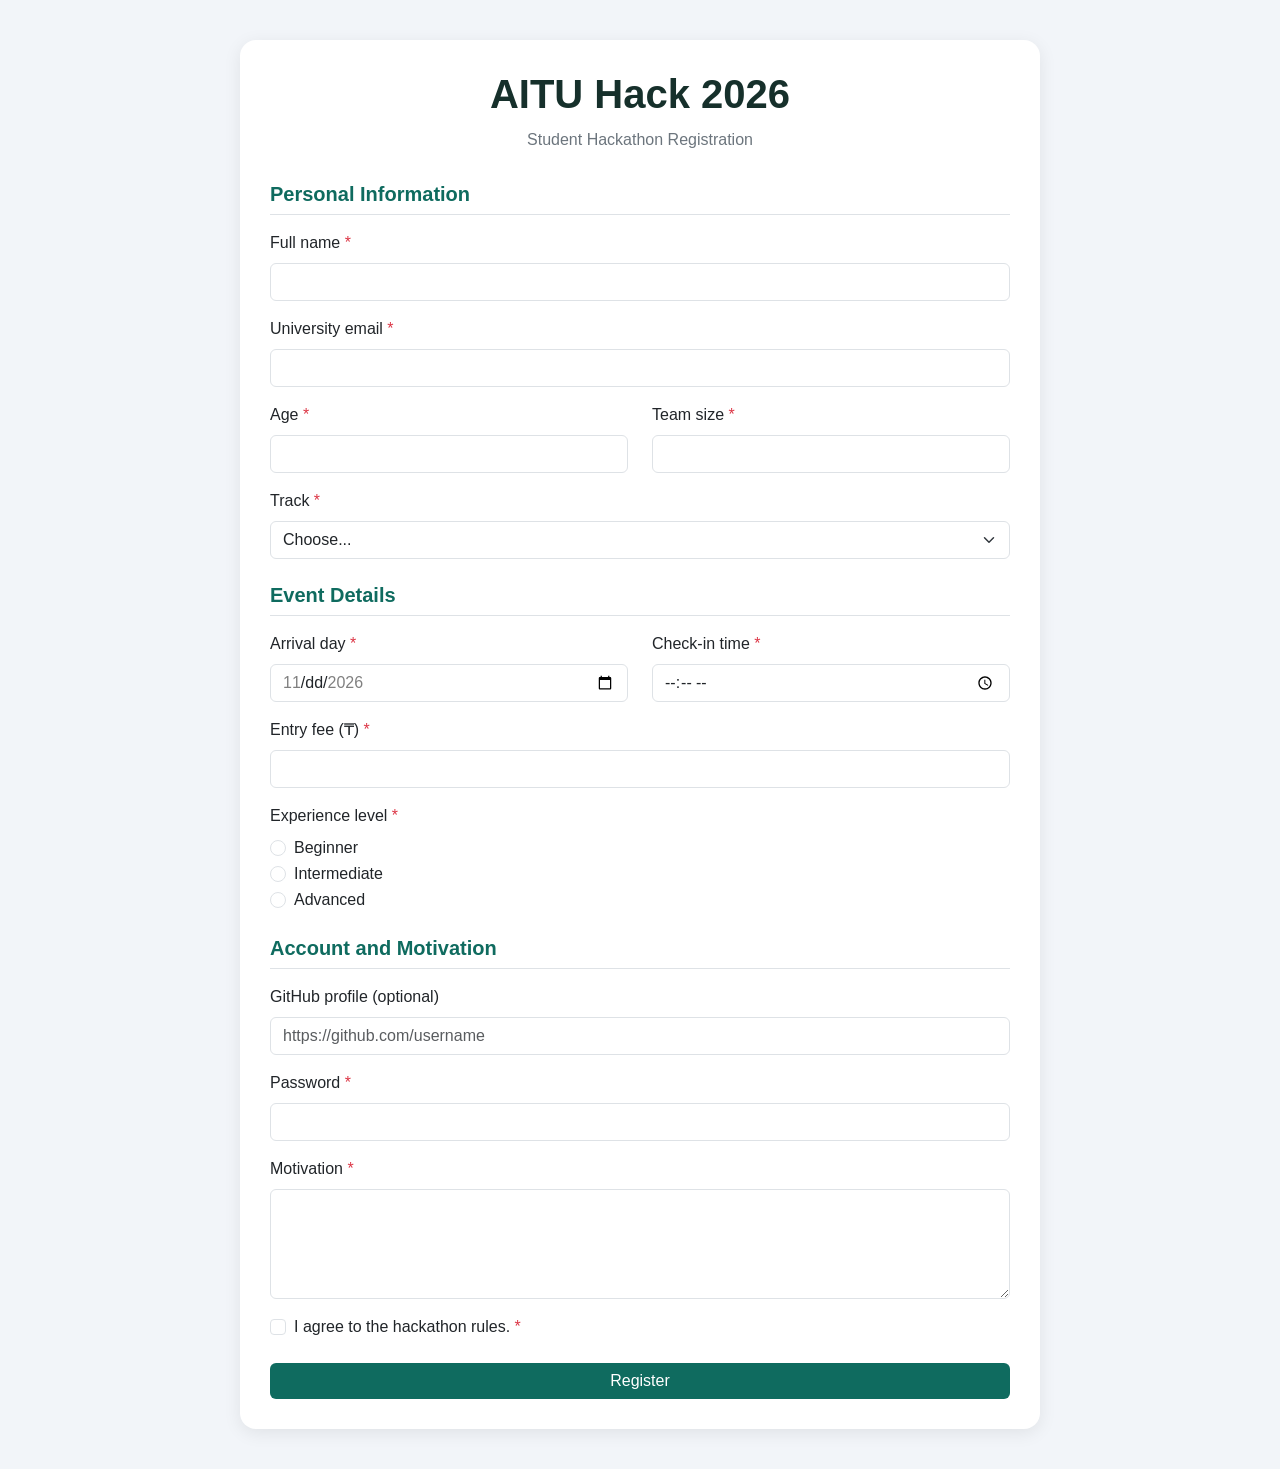
==== task2.html @ 4bd58c1f "Assignment 4" ====
<!DOCTYPE html>
<html lang="en">
<head>
    <meta charset="UTF-8">
    <meta name="viewport" content="width=device-width, initial-scale=1.0">

    <title>AITU Hack 2026 Registration</title>

    <link href="https://cdn.jsdelivr.net/npm/bootstrap@5.3.3/dist/css/bootstrap.min.css"
          rel="stylesheet">

    <style>
        body {
            background-color: #f2f5f9;
            font-family: Arial, sans-serif;
        }

        .registration-card {
            max-width: 800px;
            margin: 40px auto;
            padding: 30px;
            background-color: white;
            border-radius: 16px;
            box-shadow: 0 4px 18px rgba(0, 0, 0, 0.08);
        }

        h1 {
            color: #16302b;
            font-weight: bold;
            text-align: center;
            margin-bottom: 10px;
        }

        .subtitle {
            text-align: center;
            color: #6c757d;
            margin-bottom: 30px;
        }

        .form-label,
        .form-check-label {
            font-weight: 500;
        }

        .required {
            color: #dc3545;
        }

        .form-control:focus,
        .form-select:focus {
            border-color: #0f6b5f;
            box-shadow: 0 0 0 0.2rem rgba(15, 107, 95, 0.15);
        }

        .form-control:user-invalid,
        .form-select:user-invalid {
            border-color: #dc3545;
        }

        .form-control:user-invalid ~ .invalid-feedback,
        .form-select:user-invalid ~ .invalid-feedback {
            display: block;
        }

        .form-check-input:user-invalid {
            border-color: #dc3545;
        }

        .form-check-input:user-invalid ~ .form-check-label {
            color: #dc3545;
        }

        .form-check-input:focus {
            border-color: #0f6b5f;
            box-shadow: 0 0 0 0.2rem rgba(15, 107, 95, 0.15);
        }

        .btn-submit {
            background-color: #0f6b5f;
            color: white;
            border: none;
        }

        .btn-submit:hover {
            background-color: #0b5148;
            color: white;
        }

        .section-title {
            color: #0f6b5f;
            font-weight: bold;
            margin-top: 24px;
            margin-bottom: 16px;
            padding-bottom: 8px;
            border-bottom: 1px solid #dee2e6;
        }

        @media (max-width: 576px) {
            .registration-card {
                margin: 15px;
                padding: 20px;
            }
        }
    </style>
</head>

<body>

<div class="container">
    <div class="registration-card">

        <h1>AITU Hack 2026</h1>
        <p class="subtitle">Student Hackathon Registration</p>

        <form action="#" method="get">

            <h5 class="section-title">Personal Information</h5>

            <div class="mb-3">
                <label for="fullName" class="form-label">
                    Full name <span class="required">*</span>
                </label>

                <input type="text"
                       class="form-control"
                       id="fullName"
                       name="fullName"
                       minlength="2"
                       maxlength="40"
                       required>

                <div class="invalid-feedback">
                    Enter a name containing 2–40 characters.
                </div>
            </div>

            <div class="mb-3">
                <label for="email" class="form-label">
                    University email <span class="required">*</span>
                </label>

                <input type="email"
                       class="form-control"
                       id="email"
                       name="email"
                       required>

                <div class="invalid-feedback">
                    Enter a valid email address.
                </div>
            </div>

            <div class="row">
                <div class="col-md-6 mb-3">
                    <label for="age" class="form-label">
                        Age <span class="required">*</span>
                    </label>

                    <input type="number"
                           class="form-control"
                           id="age"
                           name="age"
                           min="16"
                           max="30"
                           step="1"
                           required>

                    <div class="invalid-feedback">
                        Age must be a whole number from 16 to 30.
                    </div>
                </div>

                <div class="col-md-6 mb-3">
                    <label for="teamSize" class="form-label">
                        Team size <span class="required">*</span>
                    </label>

                    <input type="number"
                           class="form-control"
                           id="teamSize"
                           name="teamSize"
                           min="1"
                           max="4"
                           step="1"
                           required>

                    <div class="invalid-feedback">
                        Team size must be a whole number from 1 to 4.
                    </div>
                </div>
            </div>

            <div class="mb-3">
                <label for="track" class="form-label">
                    Track <span class="required">*</span>
                </label>

                <select class="form-select"
                        id="track"
                        name="track"
                        required>

                    <option value="" selected disabled>Choose...</option>
                    <option value="Web">Web</option>
                    <option value="Mobile">Mobile</option>
                    <option value="AI">AI</option>
                    <option value="GameDev">GameDev</option>
                </select>

                <div class="invalid-feedback">
                    Please choose a track.
                </div>
            </div>

            <h5 class="section-title">Event Details</h5>

            <div class="row">
                <div class="col-md-6 mb-3">
                    <label for="arrivalDate" class="form-label">
                        Arrival day <span class="required">*</span>
                    </label>

                    <input type="date"
                           class="form-control"
                           id="arrivalDate"
                           name="arrivalDate"
                           min="2026-11-20"
                           max="2026-11-22"
                           required>

                    <div class="invalid-feedback">
                        Choose a date from 20 to 22 November 2026.
                    </div>
                </div>

                <div class="col-md-6 mb-3">
                    <label for="checkIn" class="form-label">
                        Check-in time <span class="required">*</span>
                    </label>

                    <input type="time"
                           class="form-control"
                           id="checkIn"
                           name="checkIn"
                           min="09:00"
                           max="18:00"
                           step="1800"
                           required>

                    <div class="invalid-feedback">
                        Choose a time from 09:00 to 18:00 in 30-minute steps.
                    </div>
                </div>
            </div>

            <div class="mb-3">
                <label for="entryFee" class="form-label">
                    Entry fee (₸) <span class="required">*</span>
                </label>

                <input type="number"
                       class="form-control"
                       id="entryFee"
                       name="entryFee"
                       min="0"
                       max="5000"
                       step="500"
                       required>

                <div class="invalid-feedback">
                    Enter an amount from 0 to 5000 ₸ in steps of 500 ₸.
                </div>
            </div>

            <div class="mb-3">
                <span class="form-label d-block mb-2">
                    Experience level <span class="required">*</span>
                </span>

                <div class="form-check">
                    <input class="form-check-input"
                           type="radio"
                           id="beginner"
                           name="experience"
                           value="Beginner"
                           required>

                    <label class="form-check-label" for="beginner">
                        Beginner
                    </label>
                </div>

                <div class="form-check">
                    <input class="form-check-input"
                           type="radio"
                           id="intermediate"
                           name="experience"
                           value="Intermediate"
                           required>

                    <label class="form-check-label" for="intermediate">
                        Intermediate
                    </label>
                </div>

                <div class="form-check">
                    <input class="form-check-input"
                           type="radio"
                           id="advanced"
                           name="experience"
                           value="Advanced"
                           required>

                    <label class="form-check-label" for="advanced">
                        Advanced
                    </label>
                </div>

                <div class="invalid-feedback">
                    Please select your experience level.
                </div>
            </div>

            <h5 class="section-title">Account and Motivation</h5>

            <div class="mb-3">
                <label for="github" class="form-label">
                    GitHub profile (optional)
                </label>

                <input type="url"
                       class="form-control"
                       id="github"
                       name="github"
                       placeholder="https://github.com/username">

                <div class="invalid-feedback">
                    Enter a full URL, including https://.
                </div>
            </div>

            <div class="mb-3">
                <label for="password" class="form-label">
                    Password <span class="required">*</span>
                </label>

                <input type="password"
                       class="form-control"
                       id="password"
                       name="password"
                       minlength="8"
                       maxlength="20"
                       required>

                <div class="invalid-feedback">
                    Password must contain 8–20 characters.
                </div>
            </div>

            <div class="mb-3">
                <label for="motivation" class="form-label">
                    Motivation <span class="required">*</span>
                </label>

                <textarea class="form-control"
                          id="motivation"
                          name="motivation"
                          rows="4"
                          minlength="50"
                          maxlength="300"
                          required></textarea>

                <div class="invalid-feedback">
                    Write between 50 and 300 characters.
                </div>
            </div>

            <div class="mb-4">
                <div class="form-check">
                    <input class="form-check-input"
                           type="checkbox"
                           id="agreement"
                           name="agreement"
                           value="accepted"
                           required>

                    <label class="form-check-label" for="agreement">
                        I agree to the hackathon rules.
                        <span class="required">*</span>
                    </label>

                    <div class="invalid-feedback">
                        You must agree to the rules before registering.
                    </div>
                </div>
            </div>

            <button type="submit" class="btn btn-submit w-100">
                Register
            </button>

        </form>
    </div>
</div>

</body>
</html>
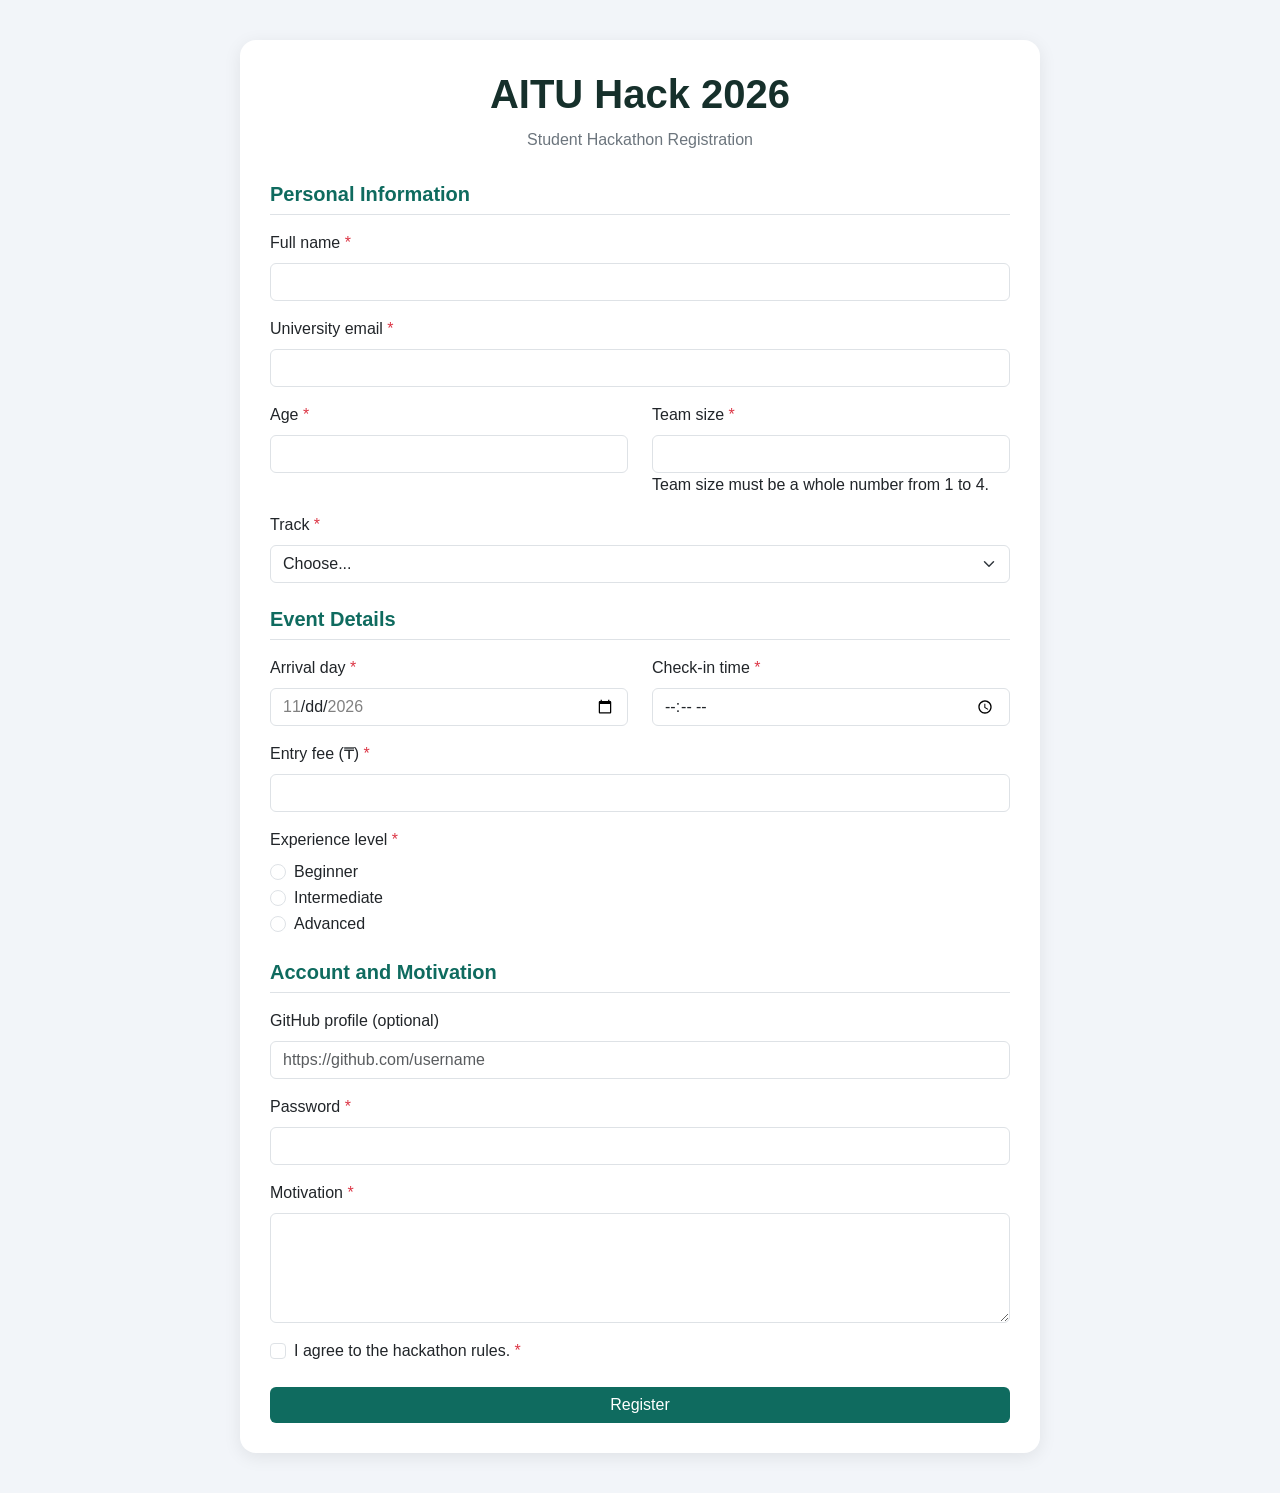
==== commit d25695a6: "up" ====
--- a/task2.html
+++ b/task2.html
@@ -184,7 +184,7 @@
                            step="1"
                            required>
 
-                    <div class="invalid-feedback">
+                    <div class="invalid-feedbak">
                         Team size must be a whole number from 1 to 4.
                     </div>
                 </div>
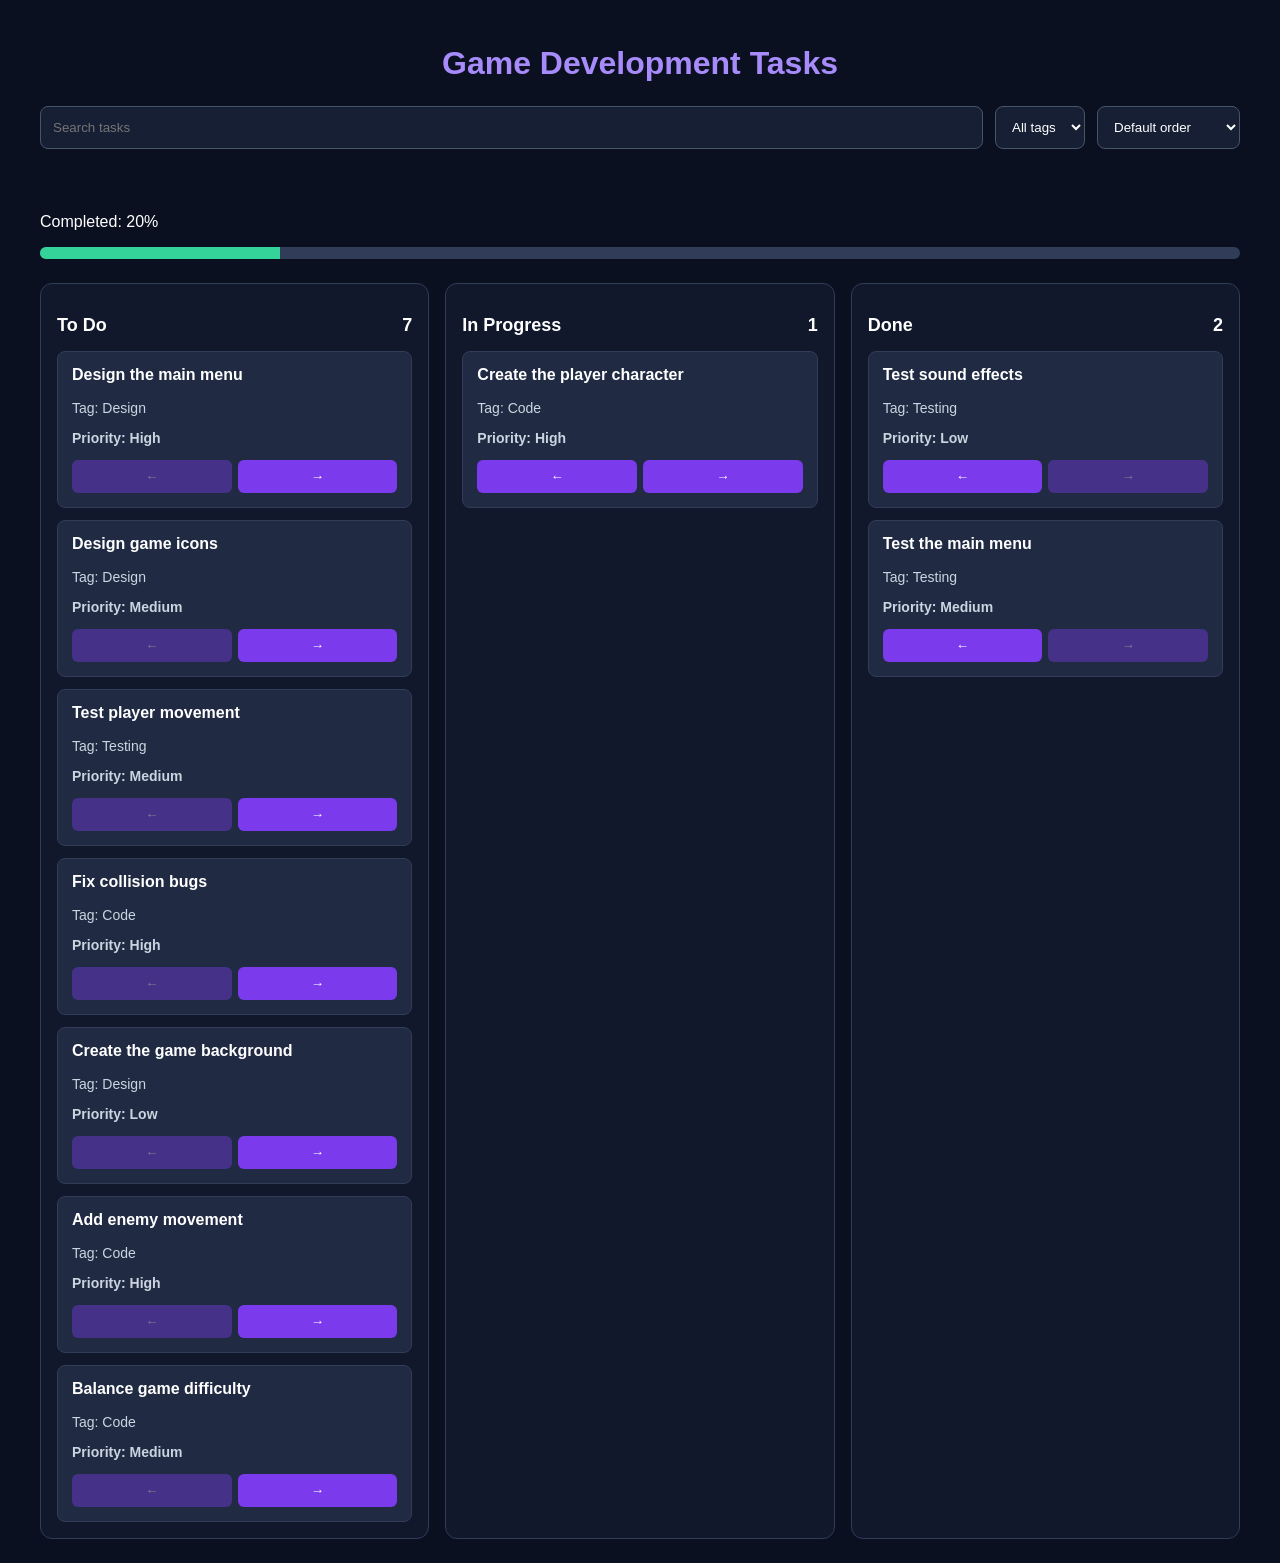
==== commit 5aca482d: "Assignment 5" ====
--- a/task2.html
+++ b/task2.html
@@ -3,405 +3,54 @@
 <head>
     <meta charset="UTF-8">
     <meta name="viewport" content="width=device-width, initial-scale=1.0">
+    <title>Kanban Board</title>
+    <link rel="stylesheet" href="style2.css">
+    <script src="task2.js" defer></script>
+</head>
+<body>
+    <main class="board-container">
+        <h1>Game Development Tasks</h1>
 
-    <title>AITU Hack 2026 Registration</title>
+        <section class="controls">
+            <input type="text" id="searchInput" placeholder="Search tasks">
+            <select id="tagFilter">
+                <option value="all">All tags</option>
+                <option value="Design">Design</option>
+                <option value="Code">Code</option>
+                <option value="Testing">Testing</option>
+            </select>
+            <select id="sortPriority">
+                <option value="default">Default order</option>
+                <option value="high">High priority first</option>
+                <option value="low">Low priority first</option>
+            </select>
+        </section>
 
-    <link href="https://cdn.jsdelivr.net/npm/bootstrap@5.3.3/dist/css/bootstrap.min.css"
-          rel="stylesheet">
+        <p id="message" aria-live="polite"></p>
 
-    <style>
-        body {
-            background-color: #f2f5f9;
-            font-family: Arial, sans-serif;
-        }
+        <section class="progress-section">
+            <p>Completed: <span id="progressText">0%</span></p>
+            <div class="progress-track">
+                <div id="progressBar" class="progress-bar"></div>
+            </div>
+        </section>
 
-        .registration-card {
-            max-width: 800px;
-            margin: 40px auto;
-            padding: 30px;
-            background-color: white;
-            border-radius: 16px;
-            box-shadow: 0 4px 18px rgba(0, 0, 0, 0.08);
-        }
-
-        h1 {
-            color: #16302b;
-            font-weight: bold;
-            text-align: center;
-            margin-bottom: 10px;
-        }
-
-        .subtitle {
-            text-align: center;
-            color: #6c757d;
-            margin-bottom: 30px;
-        }
-
-        .form-label,
-        .form-check-label {
-            font-weight: 500;
-        }
-
-        .required {
-            color: #dc3545;
-        }
-
-        .form-control:focus,
-        .form-select:focus {
-            border-color: #0f6b5f;
-            box-shadow: 0 0 0 0.2rem rgba(15, 107, 95, 0.15);
-        }
-
-        .form-control:user-invalid,
-        .form-select:user-invalid {
-            border-color: #dc3545;
-        }
-
-        .form-control:user-invalid ~ .invalid-feedback,
-        .form-select:user-invalid ~ .invalid-feedback {
-            display: block;
-        }
-
-        .form-check-input:user-invalid {
-            border-color: #dc3545;
-        }
-
-        .form-check-input:user-invalid ~ .form-check-label {
-            color: #dc3545;
-        }
-
-        .form-check-input:focus {
-            border-color: #0f6b5f;
-            box-shadow: 0 0 0 0.2rem rgba(15, 107, 95, 0.15);
-        }
-
-        .btn-submit {
-            background-color: #0f6b5f;
-            color: white;
-            border: none;
-        }
-
-        .btn-submit:hover {
-            background-color: #0b5148;
-            color: white;
-        }
-
-        .section-title {
-            color: #0f6b5f;
-            font-weight: bold;
-            margin-top: 24px;
-            margin-bottom: 16px;
-            padding-bottom: 8px;
-            border-bottom: 1px solid #dee2e6;
-        }
-
-        @media (max-width: 576px) {
-            .registration-card {
-                margin: 15px;
-                padding: 20px;
-            }
-        }
-    </style>
-</head>
-
-<body>
-
-<div class="container">
-    <div class="registration-card">
-
-        <h1>AITU Hack 2026</h1>
-        <p class="subtitle">Student Hackathon Registration</p>
-
-        <form action="#" method="get">
-
-            <h5 class="section-title">Personal Information</h5>
-
-            <div class="mb-3">
-                <label for="fullName" class="form-label">
-                    Full name <span class="required">*</span>
-                </label>
-
-                <input type="text"
-                       class="form-control"
-                       id="fullName"
-                       name="fullName"
-                       minlength="2"
-                       maxlength="40"
-                       required>
-
-                <div class="invalid-feedback">
-                    Enter a name containing 2–40 characters.
-                </div>
+        <section id="board" class="board">
+            <div class="column" data-status="todo">
+                <h2>To Do <span id="todoCount">0</span></h2>
+                <div class="task-list" id="todoList"></div>
             </div>
 
-            <div class="mb-3">
-                <label for="email" class="form-label">
-                    University email <span class="required">*</span>
-                </label>
-
-                <input type="email"
-                       class="form-control"
-                       id="email"
-                       name="email"
-                       required>
-
-                <div class="invalid-feedback">
-                    Enter a valid email address.
-                </div>
+            <div class="column" data-status="progress">
+                <h2>In Progress <span id="progressCount">0</span></h2>
+                <div class="task-list" id="progressList"></div>
             </div>
 
-            <div class="row">
-                <div class="col-md-6 mb-3">
-                    <label for="age" class="form-label">
-                        Age <span class="required">*</span>
-                    </label>
-
-                    <input type="number"
-                           class="form-control"
-                           id="age"
-                           name="age"
-                           min="16"
-                           max="30"
-                           step="1"
-                           required>
-
-                    <div class="invalid-feedback">
-                        Age must be a whole number from 16 to 30.
-                    </div>
-                </div>
-
-                <div class="col-md-6 mb-3">
-                    <label for="teamSize" class="form-label">
-                        Team size <span class="required">*</span>
-                    </label>
-
-                    <input type="number"
-                           class="form-control"
-                           id="teamSize"
-                           name="teamSize"
-                           min="1"
-                           max="4"
-                           step="1"
-                           required>
-
-                    <div class="invalid-feedbak">
-                        Team size must be a whole number from 1 to 4.
-                    </div>
-                </div>
+            <div class="column" data-status="done">
+                <h2>Done <span id="doneCount">0</span></h2>
+                <div class="task-list" id="doneList"></div>
             </div>
-
-            <div class="mb-3">
-                <label for="track" class="form-label">
-                    Track <span class="required">*</span>
-                </label>
-
-                <select class="form-select"
-                        id="track"
-                        name="track"
-                        required>
-
-                    <option value="" selected disabled>Choose...</option>
-                    <option value="Web">Web</option>
-                    <option value="Mobile">Mobile</option>
-                    <option value="AI">AI</option>
-                    <option value="GameDev">GameDev</option>
-                </select>
-
-                <div class="invalid-feedback">
-                    Please choose a track.
-                </div>
-            </div>
-
-            <h5 class="section-title">Event Details</h5>
-
-            <div class="row">
-                <div class="col-md-6 mb-3">
-                    <label for="arrivalDate" class="form-label">
-                        Arrival day <span class="required">*</span>
-                    </label>
-
-                    <input type="date"
-                           class="form-control"
-                           id="arrivalDate"
-                           name="arrivalDate"
-                           min="2026-11-20"
-                           max="2026-11-22"
-                           required>
-
-                    <div class="invalid-feedback">
-                        Choose a date from 20 to 22 November 2026.
-                    </div>
-                </div>
-
-                <div class="col-md-6 mb-3">
-                    <label for="checkIn" class="form-label">
-                        Check-in time <span class="required">*</span>
-                    </label>
-
-                    <input type="time"
-                           class="form-control"
-                           id="checkIn"
-                           name="checkIn"
-                           min="09:00"
-                           max="18:00"
-                           step="1800"
-                           required>
-
-                    <div class="invalid-feedback">
-                        Choose a time from 09:00 to 18:00 in 30-minute steps.
-                    </div>
-                </div>
-            </div>
-
-            <div class="mb-3">
-                <label for="entryFee" class="form-label">
-                    Entry fee (₸) <span class="required">*</span>
-                </label>
-
-                <input type="number"
-                       class="form-control"
-                       id="entryFee"
-                       name="entryFee"
-                       min="0"
-                       max="5000"
-                       step="500"
-                       required>
-
-                <div class="invalid-feedback">
-                    Enter an amount from 0 to 5000 ₸ in steps of 500 ₸.
-                </div>
-            </div>
-
-            <div class="mb-3">
-                <span class="form-label d-block mb-2">
-                    Experience level <span class="required">*</span>
-                </span>
-
-                <div class="form-check">
-                    <input class="form-check-input"
-                           type="radio"
-                           id="beginner"
-                           name="experience"
-                           value="Beginner"
-                           required>
-
-                    <label class="form-check-label" for="beginner">
-                        Beginner
-                    </label>
-                </div>
-
-                <div class="form-check">
-                    <input class="form-check-input"
-                           type="radio"
-                           id="intermediate"
-                           name="experience"
-                           value="Intermediate"
-                           required>
-
-                    <label class="form-check-label" for="intermediate">
-                        Intermediate
-                    </label>
-                </div>
-
-                <div class="form-check">
-                    <input class="form-check-input"
-                           type="radio"
-                           id="advanced"
-                           name="experience"
-                           value="Advanced"
-                           required>
-
-                    <label class="form-check-label" for="advanced">
-                        Advanced
-                    </label>
-                </div>
-
-                <div class="invalid-feedback">
-                    Please select your experience level.
-                </div>
-            </div>
-
-            <h5 class="section-title">Account and Motivation</h5>
-
-            <div class="mb-3">
-                <label for="github" class="form-label">
-                    GitHub profile (optional)
-                </label>
-
-                <input type="url"
-                       class="form-control"
-                       id="github"
-                       name="github"
-                       placeholder="https://github.com/username">
-
-                <div class="invalid-feedback">
-                    Enter a full URL, including https://.
-                </div>
-            </div>
-
-            <div class="mb-3">
-                <label for="password" class="form-label">
-                    Password <span class="required">*</span>
-                </label>
-
-                <input type="password"
-                       class="form-control"
-                       id="password"
-                       name="password"
-                       minlength="8"
-                       maxlength="20"
-                       required>
-
-                <div class="invalid-feedback">
-                    Password must contain 8–20 characters.
-                </div>
-            </div>
-
-            <div class="mb-3">
-                <label for="motivation" class="form-label">
-                    Motivation <span class="required">*</span>
-                </label>
-
-                <textarea class="form-control"
-                          id="motivation"
-                          name="motivation"
-                          rows="4"
-                          minlength="50"
-                          maxlength="300"
-                          required></textarea>
-
-                <div class="invalid-feedback">
-                    Write between 50 and 300 characters.
-                </div>
-            </div>
-
-            <div class="mb-4">
-                <div class="form-check">
-                    <input class="form-check-input"
-                           type="checkbox"
-                           id="agreement"
-                           name="agreement"
-                           value="accepted"
-                           required>
-
-                    <label class="form-check-label" for="agreement">
-                        I agree to the hackathon rules.
-                        <span class="required">*</span>
-                    </label>
-
-                    <div class="invalid-feedback">
-                        You must agree to the rules before registering.
-                    </div>
-                </div>
-            </div>
-
-            <button type="submit" class="btn btn-submit w-100">
-                Register
-            </button>
-
-        </form>
-    </div>
-</div>
-
+        </section>
+    </main>
 </body>
 </html>
--- a/style2.css
+++ b/style2.css
@@ -0,0 +1,174 @@
+* {
+    box-sizing: border-box;
+}
+
+body {
+    margin: 0;
+    padding: 24px;
+    background: #0b1020;
+    color: #ffffff;
+    font-family: Arial, sans-serif;
+}
+
+.board-container {
+    max-width: 1200px;
+    margin: 0 auto;
+}
+
+h1 {
+    color: #a78bfa;
+    text-align: center;
+}
+
+.controls {
+    display: flex;
+    gap: 12px;
+    margin: 24px 0;
+}
+
+input,
+select {
+    min-width: 0;
+    padding: 12px;
+    border: 1px solid #475569;
+    border-radius: 8px;
+    background: #171f35;
+    color: #ffffff;
+}
+
+input {
+    flex: 1;
+}
+
+button {
+    padding: 9px 12px;
+    border: none;
+    border-radius: 6px;
+    background: #7c3aed;
+    color: white;
+    cursor: pointer;
+}
+
+button:hover:not(:disabled) {
+    background: #6d28d9;
+}
+
+button:focus-visible,
+input:focus-visible,
+select:focus-visible {
+    outline: 3px solid #c4b5fd;
+    outline-offset: 2px;
+}
+
+button:disabled {
+    opacity: 0.4;
+    cursor: not-allowed;
+}
+
+#message {
+    min-height: 24px;
+    color: #fca5a5;
+}
+
+.progress-section {
+    margin-bottom: 24px;
+}
+
+.progress-track {
+    height: 12px;
+    overflow: hidden;
+    border-radius: 10px;
+    background: #303c58;
+}
+
+.progress-bar {
+    width: 0;
+    height: 100%;
+    background: #34d399;
+    transition: width 0.2s;
+}
+
+.board {
+    display: grid;
+    grid-template-columns: repeat(3, minmax(0, 1fr));
+    gap: 16px;
+}
+
+.column {
+    min-width: 0;
+    padding: 16px;
+    border: 1px solid #303c58;
+    border-radius: 12px;
+    background: #11182b;
+}
+
+.column h2 {
+    display: flex;
+    justify-content: space-between;
+    font-size: 18px;
+}
+
+.task-list {
+    display: flex;
+    flex-direction: column;
+    gap: 12px;
+    min-height: 80px;
+}
+
+.task-card {
+    padding: 14px;
+    overflow-wrap: anywhere;
+    border: 1px solid #303c58;
+    border-radius: 8px;
+    background: #202b43;
+}
+
+.task-card h3 {
+    margin-top: 0;
+    font-size: 16px;
+}
+
+.task-card p {
+    font-size: 14px;
+    color: #cbd5e1;
+}
+
+.task-actions {
+    display: flex;
+    flex-wrap: wrap;
+    gap: 6px;
+}
+
+.task-actions button {
+    flex: 1;
+}
+
+.priority {
+    font-weight: bold;
+}
+
+.priority-high {
+    color: #f87171;
+}
+
+.priority-medium {
+    color: #fbbf24;
+}
+
+.priority-low {
+    color: #4ade80;
+}
+
+@media (max-width: 700px) {
+    body {
+        padding: 12px;
+    }
+
+    .controls {
+        flex-direction: column;
+    }
+
+    .board {
+        grid-template-columns: 1fr;
+    }
+}
